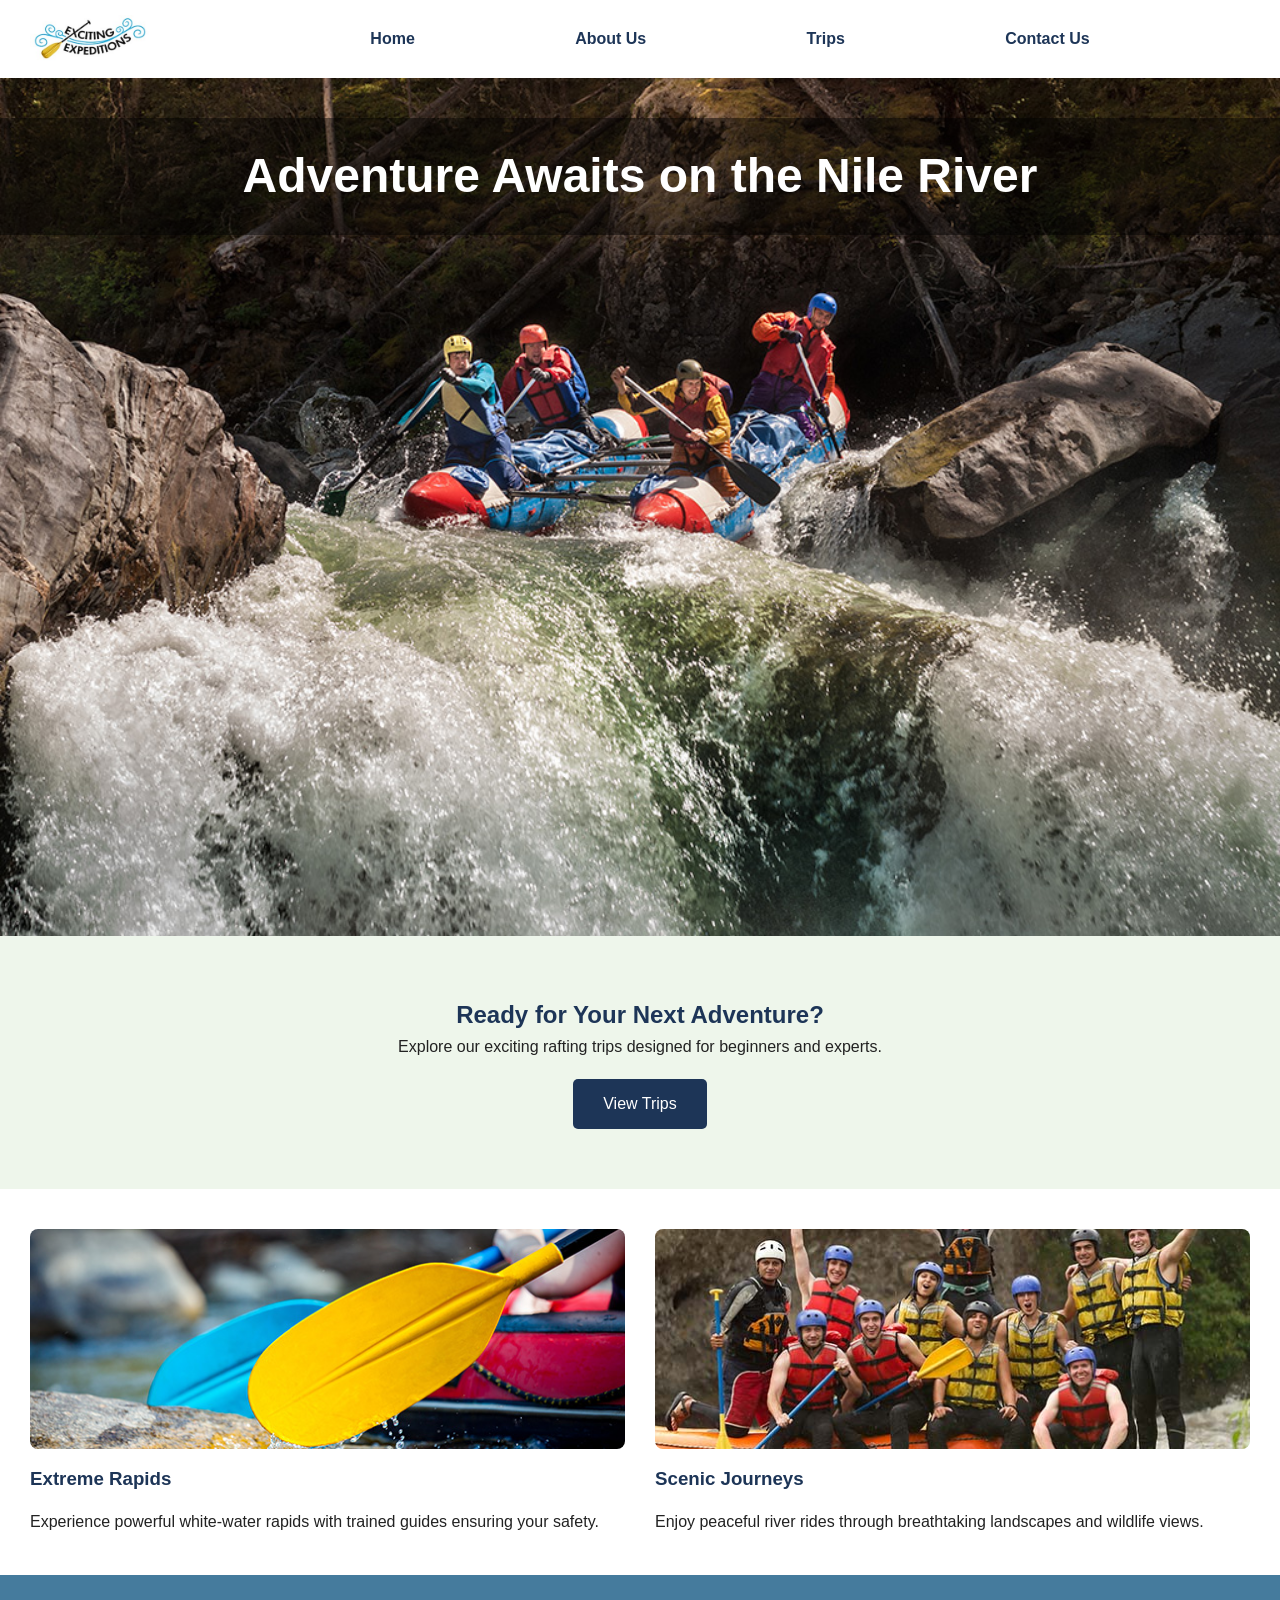
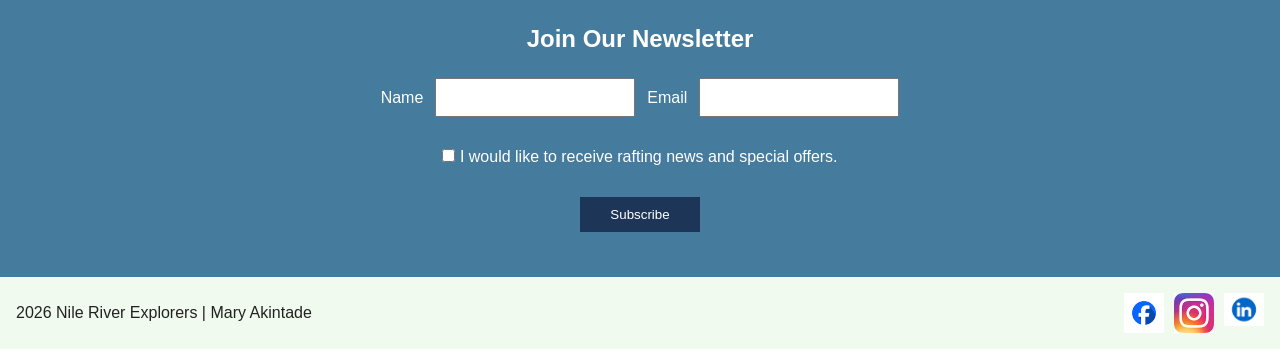
==== index.html @ 67705986 "Initial commit - Nile River Explorers website" ====
<!DOCTYPE html>
<html lang="en">

<head>
    <meta charset="UTF-8">
    <meta name="viewport" content="width=device-width, initial-scale=1.0">
    <title>Home | Nile River Explorers</title>
    <meta name="description"
        content="Experience unforgettable white water rafting adventures on the Nile River with Nile River Explorers.">
    <meta name="author" content="Mary Akintade">

    <link rel="stylesheet" href="styles/rafting.css">
</head>

<body>

    <header>

        <img src="images/z-excitingexpedition.jpg" alt="Nile River Explorers Logo">

        <nav>
            <ul>
                <li><a href="index.html">Home</a></li>
                <li><a href="about.html">About Us</a></li>
                <li><a href="trips.html">Trips</a></li>
                <li><a href="contact.html">Contact Us</a></li>
            </ul>
        </nav>

    </header>

    <main>

        <!-- HERO -->

        <section class="hero">

            <img src="images/rafting41_1024.jpg" alt="White Water Rafting Adventure">

            <h1>Adventure Awaits on the Nile River</h1>

        </section>

        <!-- CALL TO ACTION -->

        <section class="cta">

            <h2>Ready for Your Next Adventure?</h2>

            <p>
                Explore our exciting rafting trips designed for beginners and experts.
            </p>

            <a href="trips.html" class="btn">View Trips</a>

        </section>

        <!-- HOME GRID -->

        <section class="home-grid">

            <div class="grid-item">

                <img src="images/rafting20_600.jpg" alt="Extreme Rapids">

                <h3>Extreme Rapids</h3>

                <p>
                    Experience powerful white-water rapids with trained guides ensuring your safety.
                </p>

            </div>

            <div class="grid-item">

                <img src="images/rafting59_600.jpg" alt="Scenic River Journey">

                <h3>Scenic Journeys</h3>

                <p>
                    Enjoy peaceful river rides through breathtaking landscapes and wildlife views.
                </p>

            </div>

        </section>

        <!-- NEWSLETTER -->

        <section class="newsletter">

            <h2>Join Our Newsletter</h2>

            <form>

                <label for="newsletter-name">Name</label>

                <input
                    type="text"
                    id="newsletter-name"
                    name="newsletter-name"
                    required>

                <label for="newsletter-email">Email</label>

                <input
                    type="email"
                    id="newsletter-email"
                    name="newsletter-email"
                    required>

                <label class="checkbox">

                    <input
                        type="checkbox"
                        name="offers">

                    I would like to receive rafting news and special offers.

                </label>
                

                <button type="submit">
                    Subscribe
                </button>

            </form>

        </section>

    </main>

    <footer>

        <p>2026 Nile River Explorers | Mary Akintade</p>

        <nav class="socialmedia">

            <a href="https://facebook.com">
                <img src="images/facebook.png" alt="Facebook">
            </a>

            <a href="https://instagram.com">
                <img src="images/instagram.jpg" alt="Instagram">
            </a>

            <a href="https://linkedin.com">
                <img src="images/linkedin logo.png" alt="LinkedIn">
            </a>

        </nav>

    </footer>

</body>

</html>
---- styles/rafting.css ----
/* ==========================
   ROOT VARIABLES
========================== */

:root {
    --primary-color: #1d3557;
    --secondary-color: #457b9d;
    --accent-color: #f1faee;

    --heading-font: Arial, sans-serif;
    --body-font: Verdana, sans-serif;
}

/* ==========================
   GLOBAL STYLES
========================== */

* {
    margin: 0;
    padding: 0;
    box-sizing: border-box;
}

body {
    font-family: var(--body-font);
    color: #222;
    line-height: 1.6;
}

h1,
h2,
h3 {
    font-family: var(--heading-font);
    color: var(--primary-color);
}

img {
    max-width: 100%;
    display: block;
}

/* ==========================
   HEADER
========================== */

header {
    display: grid;
    grid-template-columns: 180px 1fr;
    align-items: center;
    padding: 15px 30px;
    background: white;
}

header img {
    width: 120px;
}

nav ul {
    display: flex;
    justify-content: space-evenly;
    list-style: none;
}

nav a {
    text-decoration: none;
    color: var(--primary-color);
    font-weight: bold;
}

nav a:hover {
    color: var(--secondary-color);
}

/* ==========================
   HERO (HOME PAGE)
========================== */

.hero {
    position: relative;
}

.hero img {
    width: 100%;
}

.hero h1 {
    position: absolute;
    top: 40px;
    width: 100%;
    text-align: center;
    color: white;
    background: rgba(0,0,0,.45);
    padding: 20px;
    font-size: 3rem;
}

/* ==========================
   ABOUT HERO
========================== */

.about-hero {
    position: relative;
}

.about-hero img {
    width: 100%;
}

.about-hero h1 {
    position: absolute;
    top: 35px;
    width: 100%;
    text-align: center;
    color: white;
    background: rgba(0,0,0,.45);
    padding: 20px;
}

.about-hero article {
    position: absolute;
    left: 25px;
    right: 25px;
    bottom: 25px;
    background: rgba(255,255,255,.85);
    padding: 20px;
}

.about-hero article img {
    width: 170px;
    float: right;
    margin-left: 20px;
}

/* ==========================
   HISTORY
========================== */

.history {
    padding: 60px 40px;
    background: #fafafa;
}

.history h2 {
    text-align: center;
    margin-bottom: 35px;
    font-size: 2.3rem;
}

.history-content {
    display: grid;
    grid-template-columns: 1fr 320px 1fr;
    gap: 40px;
    align-items: center;
}

.history-content img {
    width: 100%;
    border-radius: 10px;
}

.history-content p {
    line-height: 1.8;
}

/* ==========================
   ADVENTURE GALLERY
========================== */

.adventure {
    padding: 50px 30px;
}

.adventure h2 {
    margin-bottom: 35px;
}

.adventure-gallery {
    display: flex;
    justify-content: space-between;
    gap: 20px;
}

.adventure-gallery figure {
    flex: 1;
    text-align: center;
}

.adventure-gallery img {
    width: 100%;
    height: 120px;
    object-fit: cover;
    border-radius: 8px;
}

.adventure-gallery figcaption {
    margin-top: 8px;
    font-size: .9rem;
}

/* ==========================
   CTA
========================== */

.cta {
    text-align: center;
    background: #eef6eb;
    padding: 60px 20px;
}
.booking-confirmation {
    max-width: 700px;
    margin: 30px auto;
    padding: 20px;
    background: #f8f8f8;
    border-radius: 8px;
}

.booking-confirmation h3 {
    margin-bottom: 20px;
    text-align: center;
}

.booking-confirmation .checkbox {
    display: flex;
    align-items: flex-start;
    gap: 10px;
    margin: 12px 0;
}

.booking-confirmation .checkbox input {
    margin-top: 4px;
}

.booking-confirmation button {
    margin-top: 20px;
}

.btn {
    display: inline-block;
    margin-top: 20px;
    padding: 12px 30px;
    background: var(--primary-color);
    color: white;
    text-decoration: none;
    border-radius: 5px;
}

/* ==========================
   HOME GRID
========================== */

.home-grid {
    display: grid;
    grid-template-columns: repeat(2,1fr);
    gap: 30px;
    padding: 40px 30px;
}

.grid-item img {
    width: 100%;
    height: 220px;
    object-fit: cover;
    border-radius: 8px;
}

.grid-item h3 {
    margin: 15px 0;
}

/* ==========================
   NEWSLETTER
========================== */

.newsletter {
    background: var(--secondary-color);
    color: white;
    text-align: center;
    padding: 45px 20px;
}

.newsletter h2 {
    color: white;
    margin-bottom: 20px;
}

.newsletter form {
    display: flex;
    justify-content: center;
    align-items: center;
    gap: 12px;
    flex-wrap: wrap;
}

.newsletter input[type="text"],
.newsletter input[type="email"] {
    padding: 10px;
    width: 200px;
}

.checkbox {
    width: 100%;
    margin: 15px 0;
}

.newsletter button {
    padding: 10px 30px;
    background: var(--primary-color);
    color: white;
    border: none;
    cursor: pointer;
}

/* ==========================
   CONTACT PAGE
========================== */

.contact-info {
    text-align: center;
    margin: 40px 0;
}

.company-details p {
    margin: 8px 0;
}

.contact-grid {
    display: grid;
    grid-template-columns: 1fr 1fr;
    gap: 40px;
    padding: 40px;
}


.map iframe {
    width: 100%;
    height: 320px;
    border: 1px solid #ccc;
}
.contact-form form {
    display: flex;
    flex-direction: column;
    gap: 15px;
}

.contact-form input,
.contact-form textarea {
    padding: 10px;
}

.contact-form button {
    padding: 12px;
    background: var(--primary-color);
    color: white;
    border: none;
}

.employees {
    padding: 50px 20px;
    text-align: center;
}

.employees h2 {
    margin-bottom: 30px;
}

.employee-gallery {
    display: flex;
    justify-content: center;
    gap: 30px;
    flex-wrap: wrap;
}

.employee-gallery {
    display: flex;
    justify-content: space-evenly;
    align-items: flex-start;
    gap: 20px;
    flex-wrap: nowrap;
}
.employee-gallery img {
    width: 200px;
    height: 200px;
    object-fit: cover;
    border-radius: 8px;
    margin: 0 auto;
}

.employee-gallery figcaption {
    margin-top: 10px;
    line-height: 1.5;
}

/* ==========================
   TRIPS
========================== */

.trips-hero {
    text-align: center;
    background: var(--accent-color);
    padding: 50px;
}

.trip-grid {
    display: grid;
    grid-template-columns: repeat(3,1fr);
    gap: 25px;
    padding: 40px;
}

.trip-card {
    text-align: center;
    background: white;
    border-radius: 10px;
    padding: 20px;
    box-shadow: 0 3px 10px rgba(0,0,0,.15);
}

.trip-card img {
    width: 100%;
    height: 180px;
    object-fit: cover;
    border-radius: 8px;
}

.trip-table-section {
    padding: 40px;
}

.trip-table {
    width: 100%;
    border-collapse: collapse;
}

.trip-table th,
.trip-table td {
    border: 1px solid #ccc;
    padding: 12px;
    text-align: center;
}

.trip-table th {
    background: var(--secondary-color);
    color: white;
}

/* ==========================
   FOOTER
========================== */
footer {
    display: flex;
    justify-content: space-between;
    align-items: center;
    background-color: var(--accent-color);
    padding: 1rem;
}

.socialmedia {
    display: flex;
    gap: 10px;
}

.socialmedia img {
    width: 40px;
}
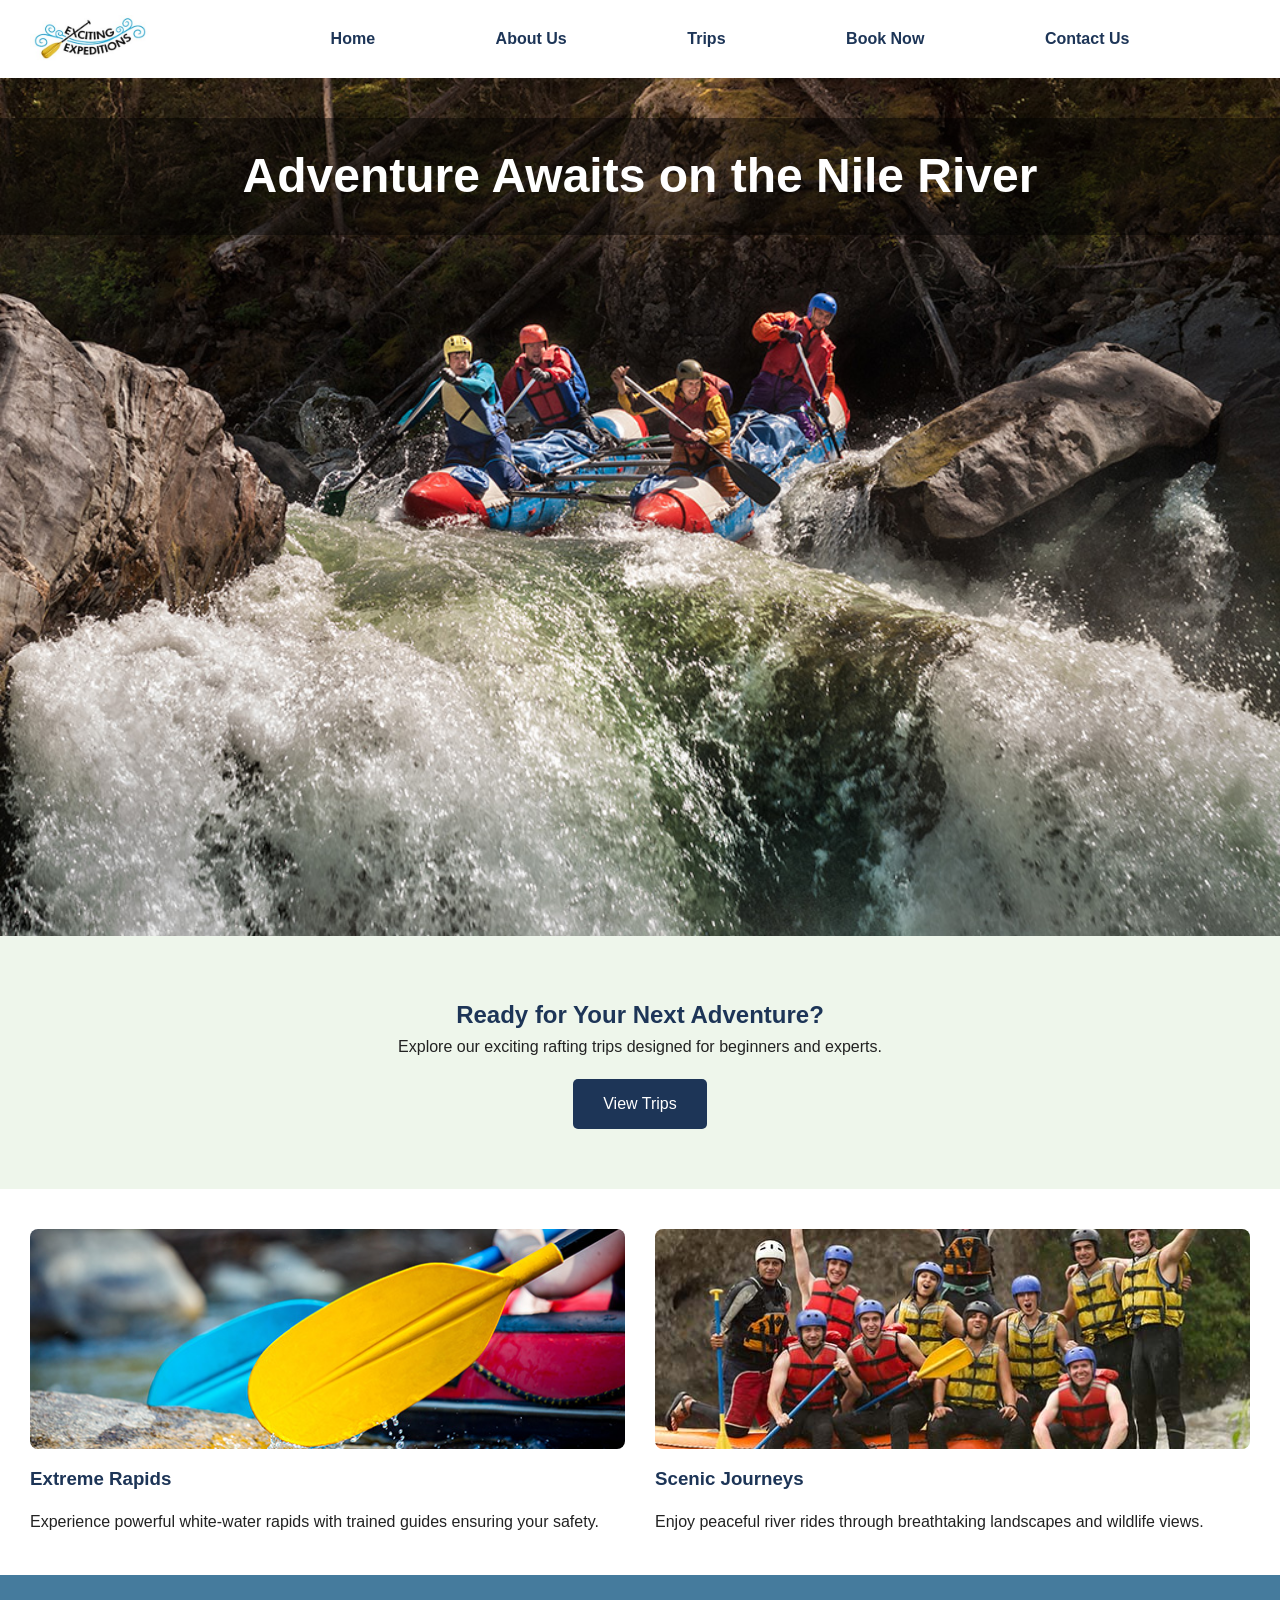
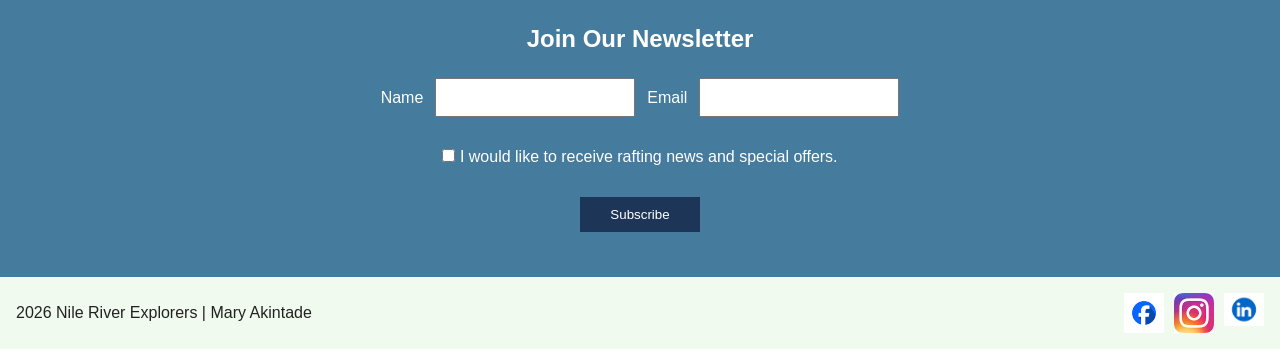
==== commit f2b9fe0d: "Add Book Now page" ====
--- a/index.html
+++ b/index.html
@@ -18,13 +18,22 @@
 
         <img src="images/z-excitingexpedition.jpg" alt="Nile River Explorers Logo">
 
+
         <nav>
+
             <ul>
+
                 <li><a href="index.html">Home</a></li>
+
                 <li><a href="about.html">About Us</a></li>
+
                 <li><a href="trips.html">Trips</a></li>
+                 <li><a href="/book.html">Book Now</a></a></li>
+
                 <li><a href="contact.html">Contact Us</a></li>
+
             </ul>
+
         </nav>
 
     </header>
--- a/styles/rafting.css
+++ b/styles/rafting.css
@@ -461,6 +461,184 @@
 .socialmedia img {
     width: 40px;
 }
-
-
-
+/*/* ===========================
+   BOOK NOW PAGE
+=========================== */
+
+/* HERO */
+
+.booking-hero {
+    position: relative;
+}
+
+.booking-hero img {
+    width: 100%;
+    height: 500px;
+    object-fit: cover;
+    display: block;
+}
+
+.booking-overlay {
+    position: absolute;
+    top: 50%;
+    left: 50%;
+    transform: translate(-50%, -50%);
+    background: rgba(0,0,0,.55);
+    color: white;
+    text-align: center;
+    padding: 30px 50px;
+    border-radius: 10px;
+}
+
+.booking-overlay h1 {
+    margin: 0;
+    font-size: 3rem;
+}
+
+.booking-overlay p {
+    margin-top: 15px;
+    font-size: 1.2rem;
+}
+
+
+/* BOOKING SECTION */
+
+.booking-section {
+    max-width: 850px;
+    margin: 60px auto;
+    padding: 40px;
+    background: #f8f8f8;
+    border-radius: 12px;
+    box-shadow: 0 5px 18px rgba(0,0,0,.15);
+}
+
+.booking-section h2 {
+    text-align: center;
+    color: var(--primary-color);
+    margin-bottom: 35px;
+}
+
+
+/* FORM */
+
+.booking-section form {
+    display: flex;
+    flex-direction: column;
+    gap: 25px;
+}
+
+
+/* FIELDSETS */
+
+.booking-section fieldset {
+    border: 2px solid var(--secondary-color);
+    border-radius: 8px;
+    padding: 20px;
+}
+
+.booking-section legend {
+    font-weight: bold;
+    color: var(--primary-color);
+    padding: 0 10px;
+}
+
+
+/* LABELS */
+
+.booking-section label {
+    display: block;
+    margin-top: 15px;
+    margin-bottom: 6px;
+    font-weight: bold;
+}
+
+
+/* INPUTS */
+
+.booking-section input,
+.booking-section select,
+.booking-section textarea {
+    width: 100%;
+    padding: 12px;
+    border: 1px solid #bbb;
+    border-radius: 5px;
+    font-size: 1rem;
+    box-sizing: border-box;
+}
+
+
+/* RADIO BUTTONS */
+
+.booking-section input[type="radio"] {
+    width: auto;
+    margin-right: 8px;
+}
+
+.booking-section fieldset label:has(input[type="radio"]) {
+    display: block;
+    margin: 8px 0;
+    font-weight: normal;
+}
+
+
+/* CHECKBOXES */
+
+.booking-section .checkbox {
+    display: flex;
+    align-items: flex-start;
+    gap: 10px;
+    margin: 10px 0;
+    font-weight: normal;
+}
+
+.booking-section .checkbox input {
+    width: auto;
+    margin-top: 3px;
+}
+
+
+/* TEXTAREA */
+
+.booking-section textarea {
+    resize: vertical;
+}
+
+
+/* BUTTON */
+
+.book-btn {
+    background: var(--primary-color);
+    color: white;
+    border: none;
+    padding: 15px;
+    font-size: 1.1rem;
+    font-weight: bold;
+    border-radius: 8px;
+    cursor: pointer;
+    transition: .3s;
+}
+
+.book-btn:hover {
+    background: var(--secondary-color);
+}
+
+
+/* RESPONSIVE */
+
+@media (max-width: 768px) {
+
+    .booking-overlay {
+        width: 90%;
+        padding: 20px;
+    }
+
+    .booking-overlay h1 {
+        font-size: 2rem;
+    }
+
+    .booking-section {
+        width: 90%;
+        padding: 20px;
+    }
+
+}
